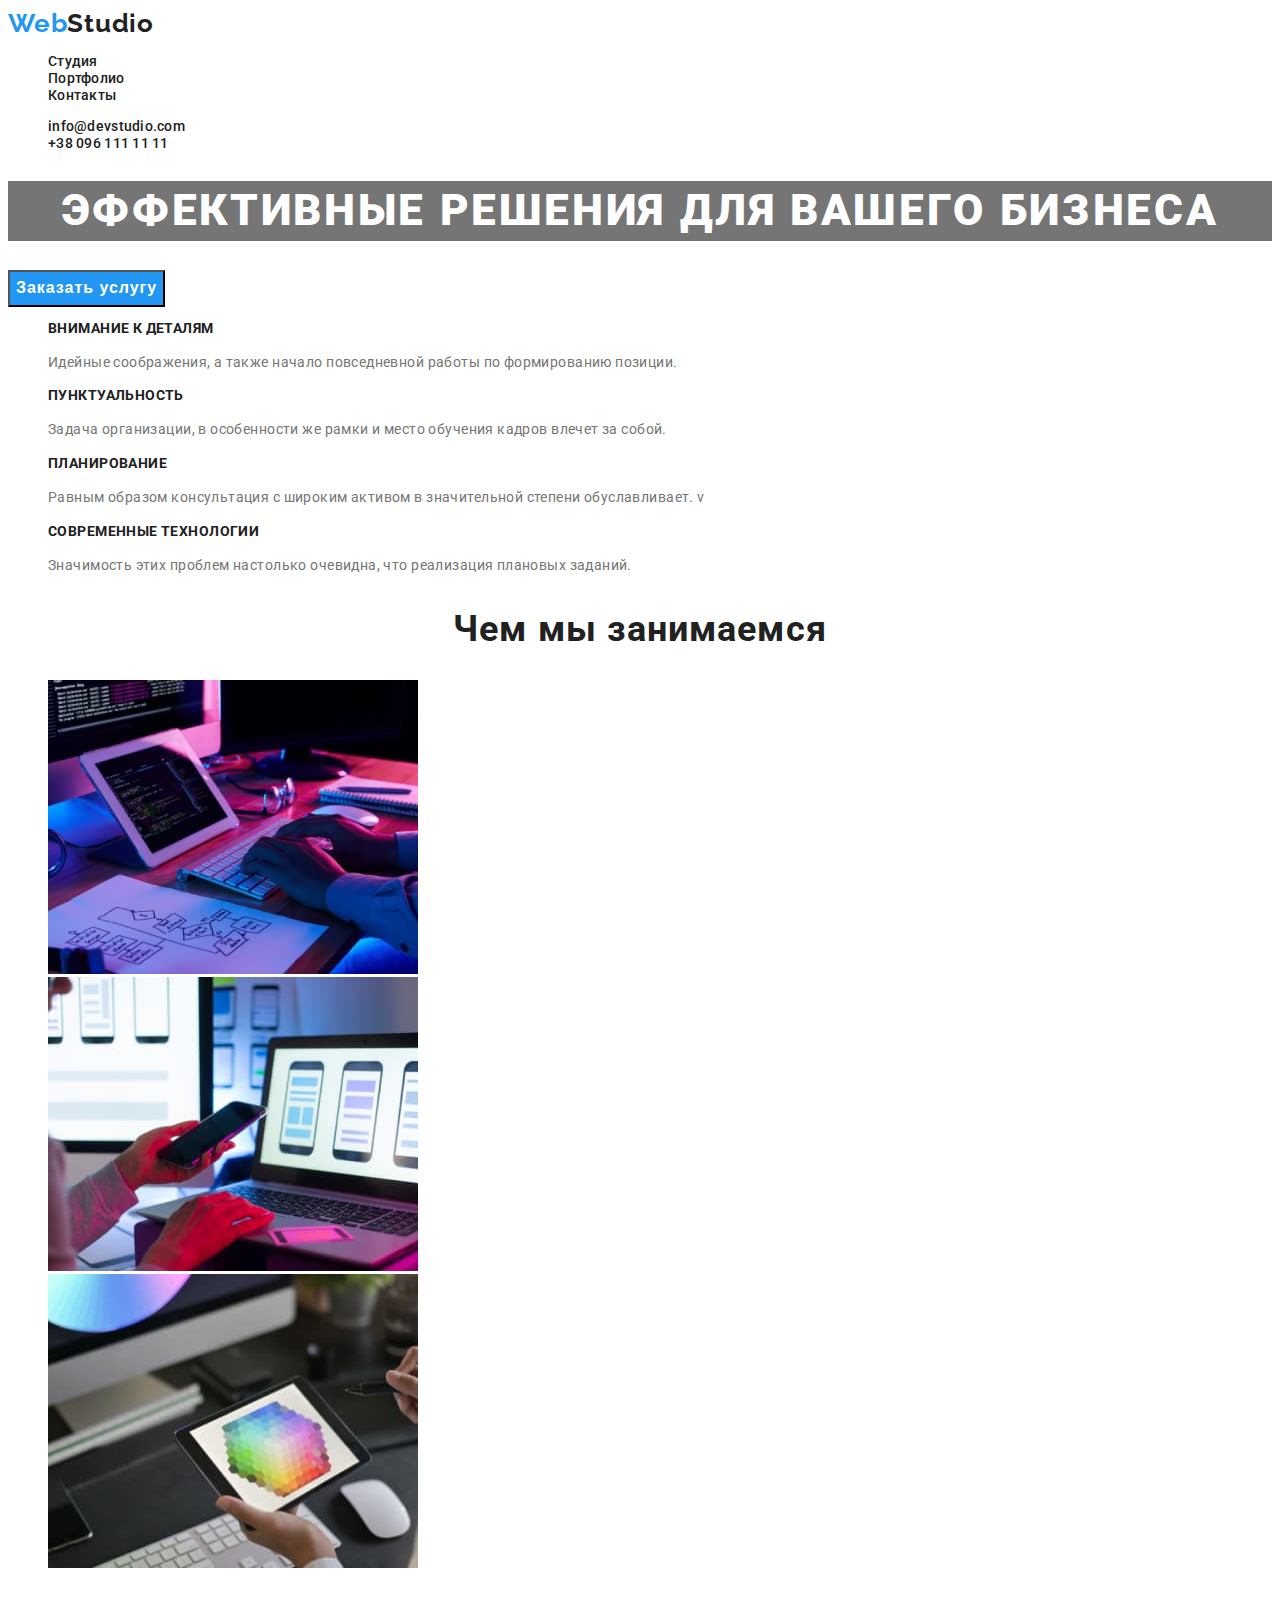
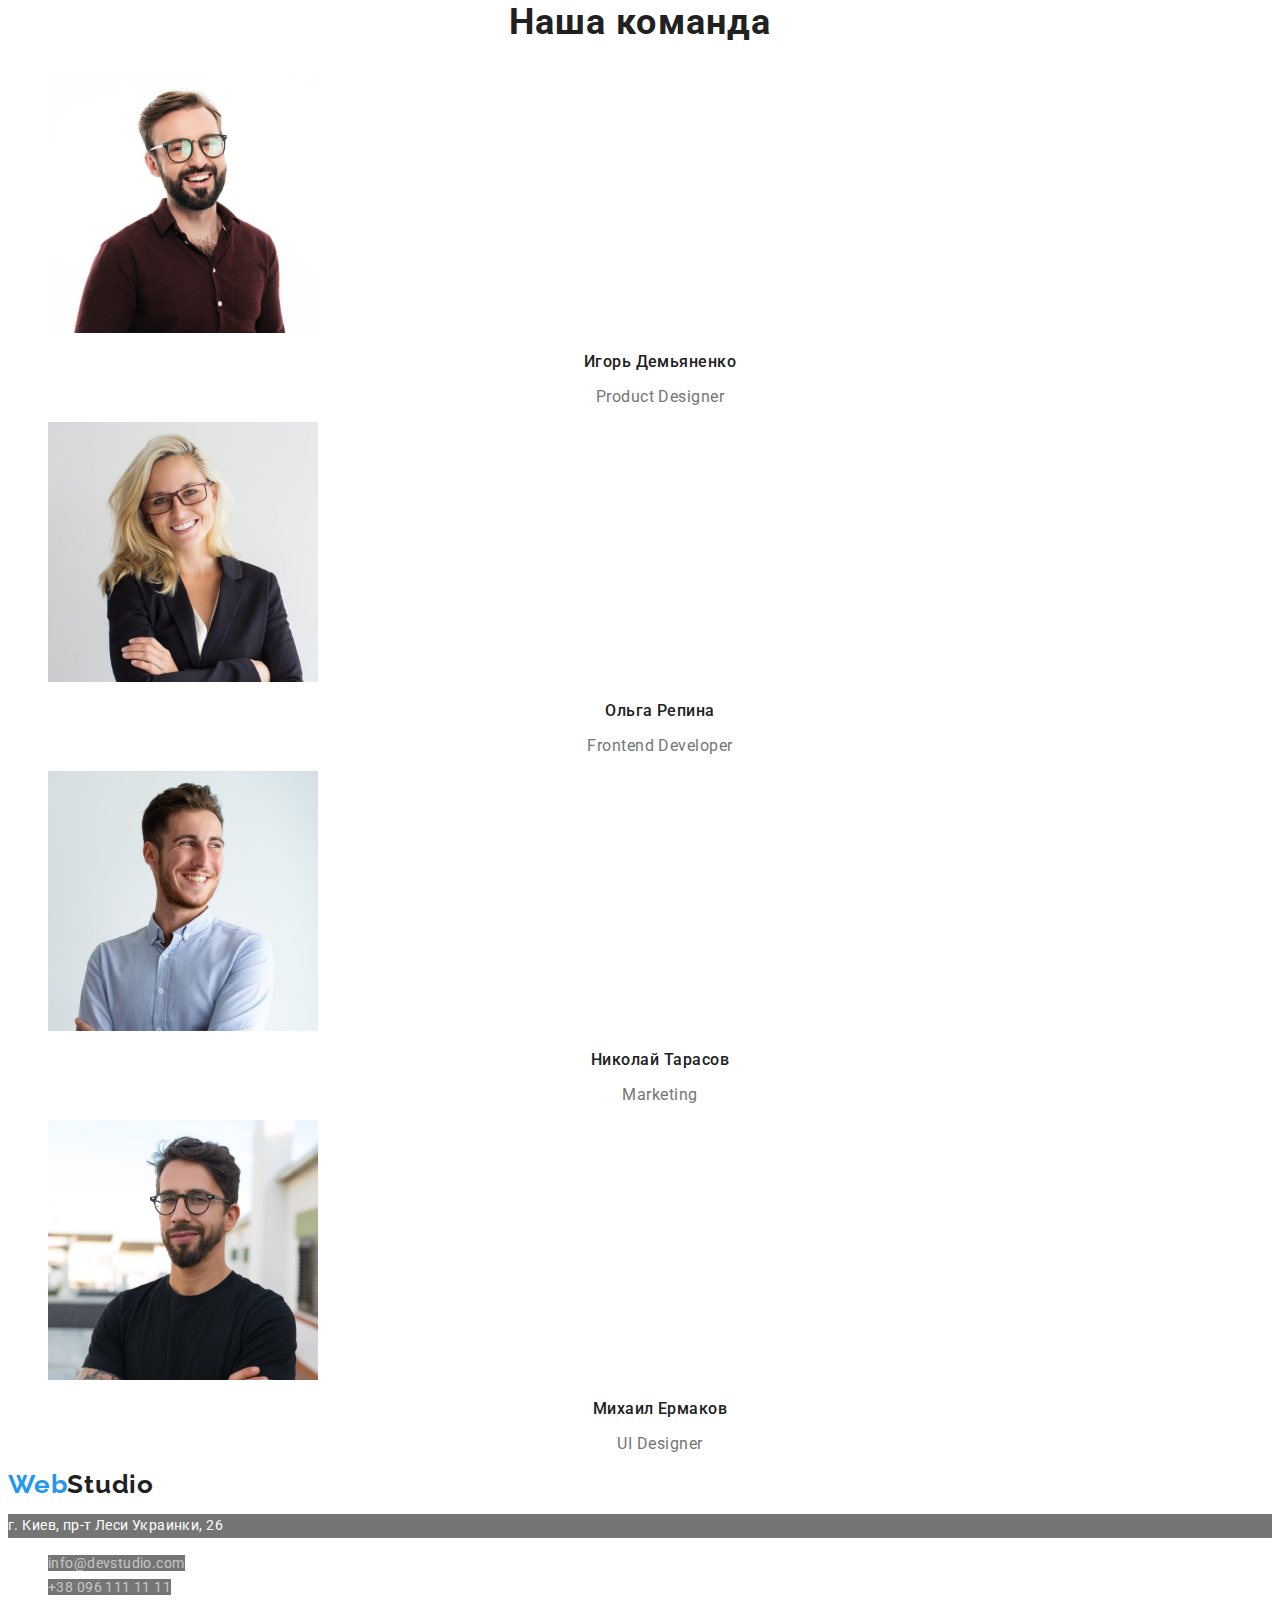
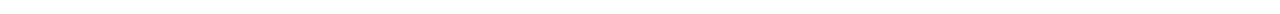
==== index.html @ b74db1c7 "Add files hw-02" ====
<!DOCTYPE html>
<html lang="ru">
  <head>
    <meta charset="UTF-8" />
    <meta http-equiv="X-UA-Compatible" content="IE=edge" />
    <meta name="viewport" content="width=device-width, initial-scale=1.0" />
    <title>WebStudio</title>
    <link rel="stylesheet" href="./css/styles.css" />
    <link rel="preconnect" href="https://fonts.gstatic.com" />
    <link
      href="https://fonts.googleapis.com/css2?family=Raleway:wght@700&family=Roboto:wght@400;500;700;900&display=swap"
      rel="stylesheet"
    />
  </head>
  <body>
    <header>
      <nav>
        <a class="logo" href="./index.html"
          ><span class="logo-first-part">Web</span>Studio</a
        >
        <ul class="list">
          <li><a class="nav-link" href="./index.html">Студия</a></li>
          <li><a class="nav-link" href="./portfolio.html">Портфолио</a></li>
          <li><a class="nav-link" href="#">Контакты</a></li>
        </ul>
      </nav>
      <ul class="list">
        <li>
          <a class="nav-link" href="mailto:info@devstudio.com"
            >info@devstudio.com</a
          >
        </li>
        <li>
          <a class="nav-link" href="tel:+380961111111">+38 096 111 11 11</a>
        </li>
      </ul>
    </header>
    <main>
      <!-- *Секция "Эффективные решения для вашего бизнеса" -->
      <section>
        <h1 class="main-title">Эффективные решения для вашего бизнеса</h1>
        <button type="button" class="button-order">Заказать услугу</button>
      </section>
      <!-- *Секция "Особенности" -->
      <section>
        <h2 class="section-title" hidden>Особенности</h2>
        <ul class="list">
          <li>
            <h3 class="features-subtitle">Внимание к деталям</h3>
            <p class="feature">
              Идейные соображения, а также начало повседневной работы по
              формированию позиции.
            </p>
          </li>
          <li>
            <h3 class="features-subtitle">Пунктуальность</h3>
            <p class="feature">
              Задача организации, в особенности же рамки и место обучения кадров
              влечет за собой.
            </p>
          </li>
          <li>
            <h3 class="features-subtitle">Планирование</h3>
            <p class="feature">
              Равным образом консультация с широким активом в значительной
              степени обуславливает. v
            </p>
          </li>
          <li>
            <h3 class="features-subtitle">Современные технологии</h3>
            <p class="feature">
              Значимость этих проблем настолько очевидна, что реализация
              плановых заданий.
            </p>
          </li>
        </ul>
      </section>
      <!-- *Секция "Чем мы занимаемся" -->
      <section>
        <h2 class="section-title">Чем мы занимаемся</h2>
        <ul class="list">
          <li>
            <img
              src="./images/box-01.jpg"
              alt="Работа с схемой алгоритма за компьютером"
              width="370"
            />
          </li>
          <li>
            <img
              src="./images/box-02.jpg"
              alt="Работа с смартфоном и ноутбуком"
              width="370"
            />
          </li>
          <li>
            <img
              src="./images/box-03.jpg"
              alt="Работа с планшетом"
              width="370"
            />
          </li>
        </ul>
      </section>
      <!-- *Секция "Наша команда" -->
      <section>
        <h2 class="section-title">Наша команда</h2>
        <ul class="list">
          <li>
            <img
              src="./images/team-01.jpg"
              alt="Сотрудник Игорь Демьяненко"
              width="270"
            />
            <h3 class="team-subtitle">Игорь Демьяненко</h3>
            <p lang="en" class="team-member">Product Designer</p>
          </li>
          <li>
            <img
              src="./images/team-02.jpg"
              alt="Сотрудник Ольга Репина"
              width="270"
            />
            <h3 class="team-subtitle">Ольга Репина</h3>
            <p lang="en" class="team-member">Frontend Developer</p>
          </li>
          <li>
            <img
              src="./images/team-03.jpg"
              alt="Сотрудник Николай Тарасов"
              width="270"
            />
            <h3 class="team-subtitle">Николай Тарасов</h3>
            <p lang="en" class="team-member">Marketing</p>
          </li>
          <li>
            <img
              src="./images/team-04.jpg"
              alt="Сотрудник Михаил Ермаков"
              width="270"
            />
            <h3 class="team-subtitle">Михаил Ермаков</h3>
            <p lang="en" class="team-member">UI Designer</p>
          </li>
        </ul>
      </section>
    </main>
    <footer>
      <a class="logo" href="./index.html"
        ><span class="logo-first-part">Web</span>Studio</a
      >
      <address>
        <p class="footer-contact footer-contact-address">
          г. Киев, пр-т Леси Украинки, 26
        </p>
        <ul class="list">
          <li>
            <a class="footer-contact" href="mailto:info@devstudio.com"
              >info@devstudio.com</a
            >
          </li>
          <li>
            <a class="footer-contact" href="tel:+380961111111"
              >+38 096 111 11 11</a
            >
          </li>
        </ul>
      </address>
    </footer>
  </body>
</html>
---- css/styles.css ----
:root {
  --text-font-size: 14px;
  --text-color: #757575;
  --title-color: #212121;
  --brand-color: #2196f3;
  --hover-color: #fff;
  --button-backround-color: #f5f4fa;
}

body {
  font-family: Roboto, sans-serif;
  font-weight: normal;
  color: var(--text-color);
  font-size: var(--text-font-size);
}

.logo {
  font-family: Raleway, sans-serif;
  font-weight: bold;
  text-decoration: none;
  font-size: 26px;
  line-height: 1.19;
  letter-spacing: 0.03em;
  color: var(--title-color);
}

.logo-first-part {
  color: var(--brand-color);
}

.list {
  list-style: none;
}

.nav-link {
  text-decoration: none;
  font-weight: 500;
  line-height: 1.14;
  letter-spacing: 0.02em;
  color: var(--title-color);
}

.nav-link:hover,
.nav-link:focus {
  color: var(--brand-color);
}

.main-title {
  font-weight: 900;
  font-size: 44px;
  line-height: 1.36;
  text-align: center;
  letter-spacing: 0.06em;
  text-transform: uppercase;
  /* !Временно установил цвет фона, чтобы заголовок был виден*/
  background-color: #757575;
  color: #fff;
}

.button-order {
  font-weight: bold;
  font-size: 16px;
  line-height: 1.88;
  text-align: center;
  letter-spacing: 0.06em;
  background-color: var(--brand-color);
  color: var(--hover-color);
  cursor: pointer;
}

.section-title {
  font-weight: bold;
  font-size: 36px;
  line-height: 1.17;
  text-align: center;
  letter-spacing: 0.03em;
  color: var(--title-color);
}

.features-subtitle {
  font-weight: bold;
  font-size: var(--text-font-size);
  line-height: 1.14;
  letter-spacing: 0.03em;
  text-transform: uppercase;
  color: var(--title-color);
}

.feature {
  font-size: var(--text-font-size);
  line-height: 1.71;
  letter-spacing: 0.03em;
  color: var(--text-color);
}

.team-subtitle {
  font-weight: 500;
  font-size: 16px;
  line-height: 1.19;
  text-align: center;
  letter-spacing: 0.03em;
  color: var(--title-color);
}

.team-member {
  font-size: 16px;
  line-height: 1.19;
  text-align: center;
  letter-spacing: 0.03em;
  color: var(--text-color);
}

.footer-contact {
  font-style: normal;
  font-size: var(--text-font-size);
  line-height: 1.71;
  letter-spacing: 0.03em;
  text-decoration: none;
  /* !Временно установил цвет фона, чтобы текст был виден*/
  background-color: #757575;
  color: rgba(255, 255, 255, 0.6);
}

.footer-contact-address {
  color: #fff;
}

.portfolio-filter {
  font-weight: 500;
  font-size: 16px;
  line-height: 1.62;
  text-align: center;
  letter-spacing: 0.03em;
  background: var(--button-backround-color);
  color: var(--title-color);
  cursor: pointer;
}

.portfolio-filter:hover,
.portfolio-filter:focus {
  background-color: var(--brand-color);
  color: var(--hover-color);
}

.portfolio-subtitle {
  font-weight: bold;
  font-size: 18px;
  line-height: 2;
  letter-spacing: 0.06em;
  color: var(--title-color);
}

.portfolio-item {
  line-height: 187;
  letter-spacing: 0.03em;
  color: var(--text-color);
}
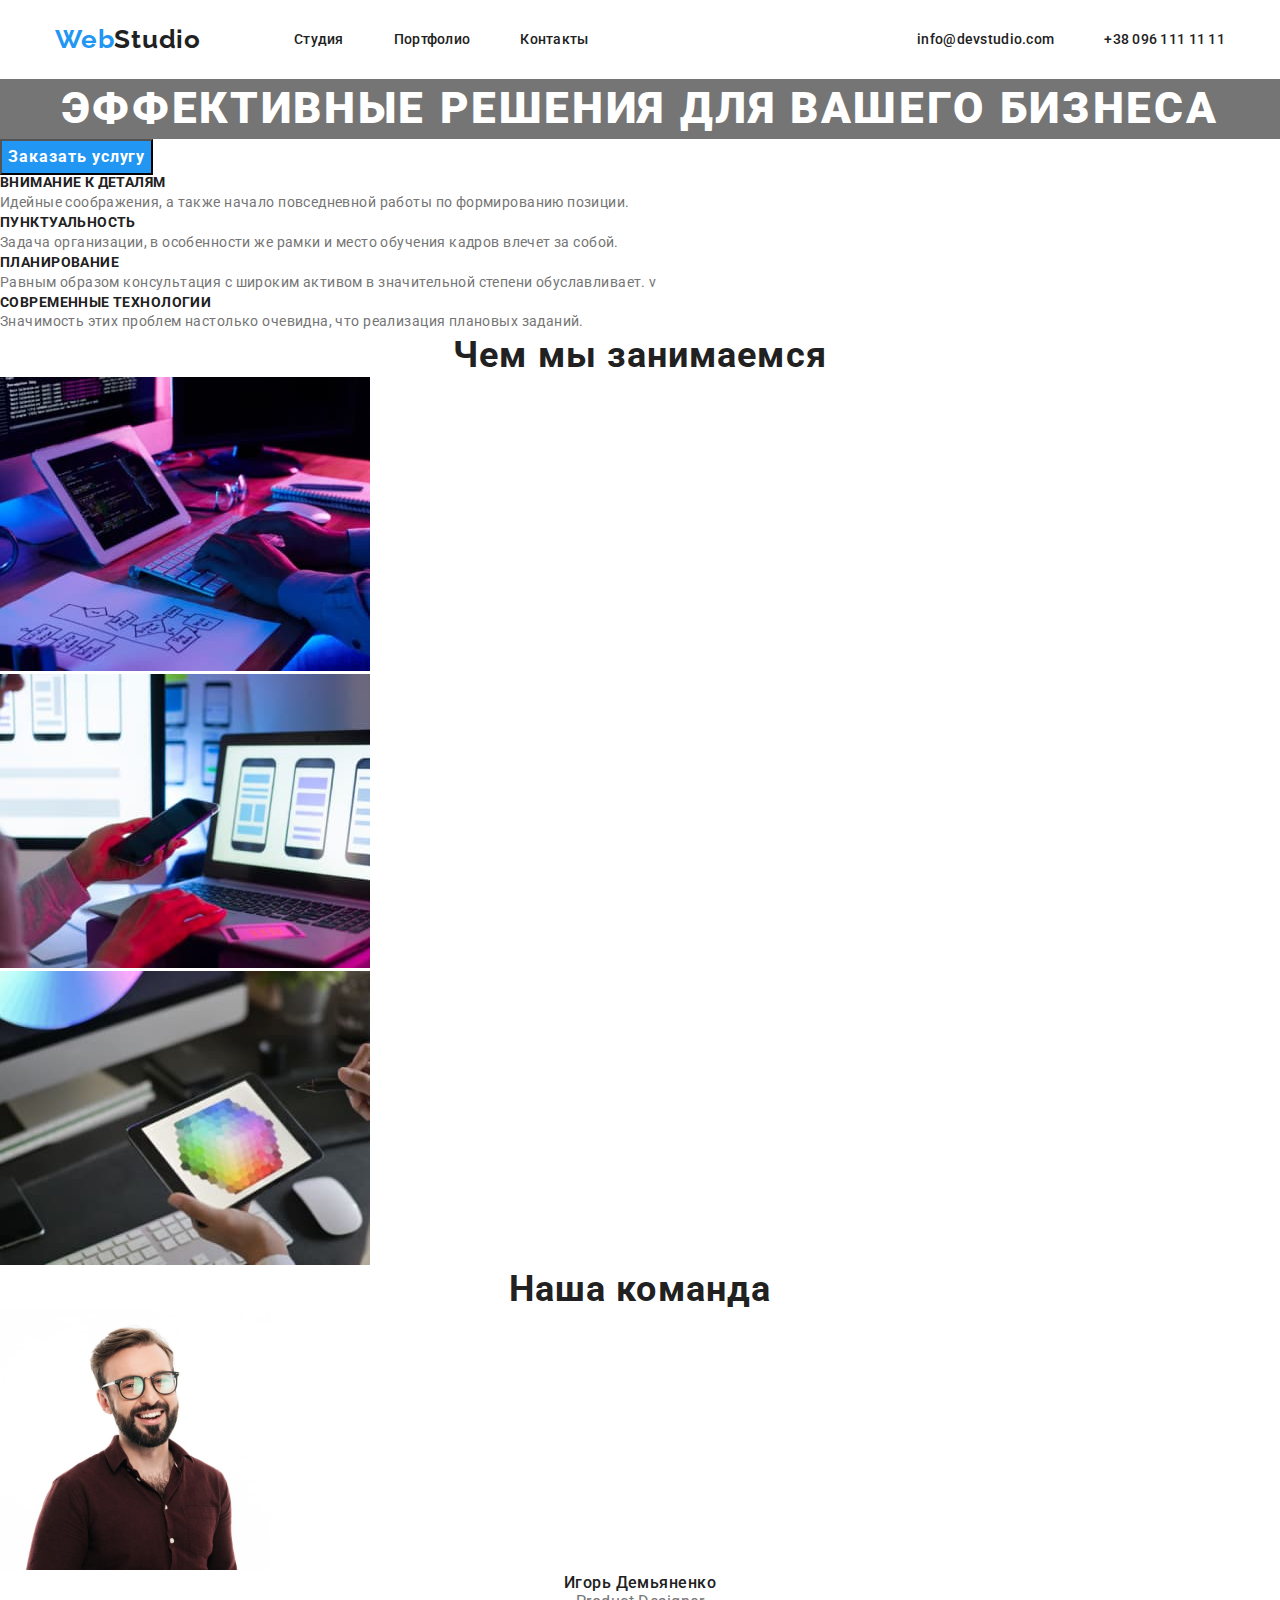
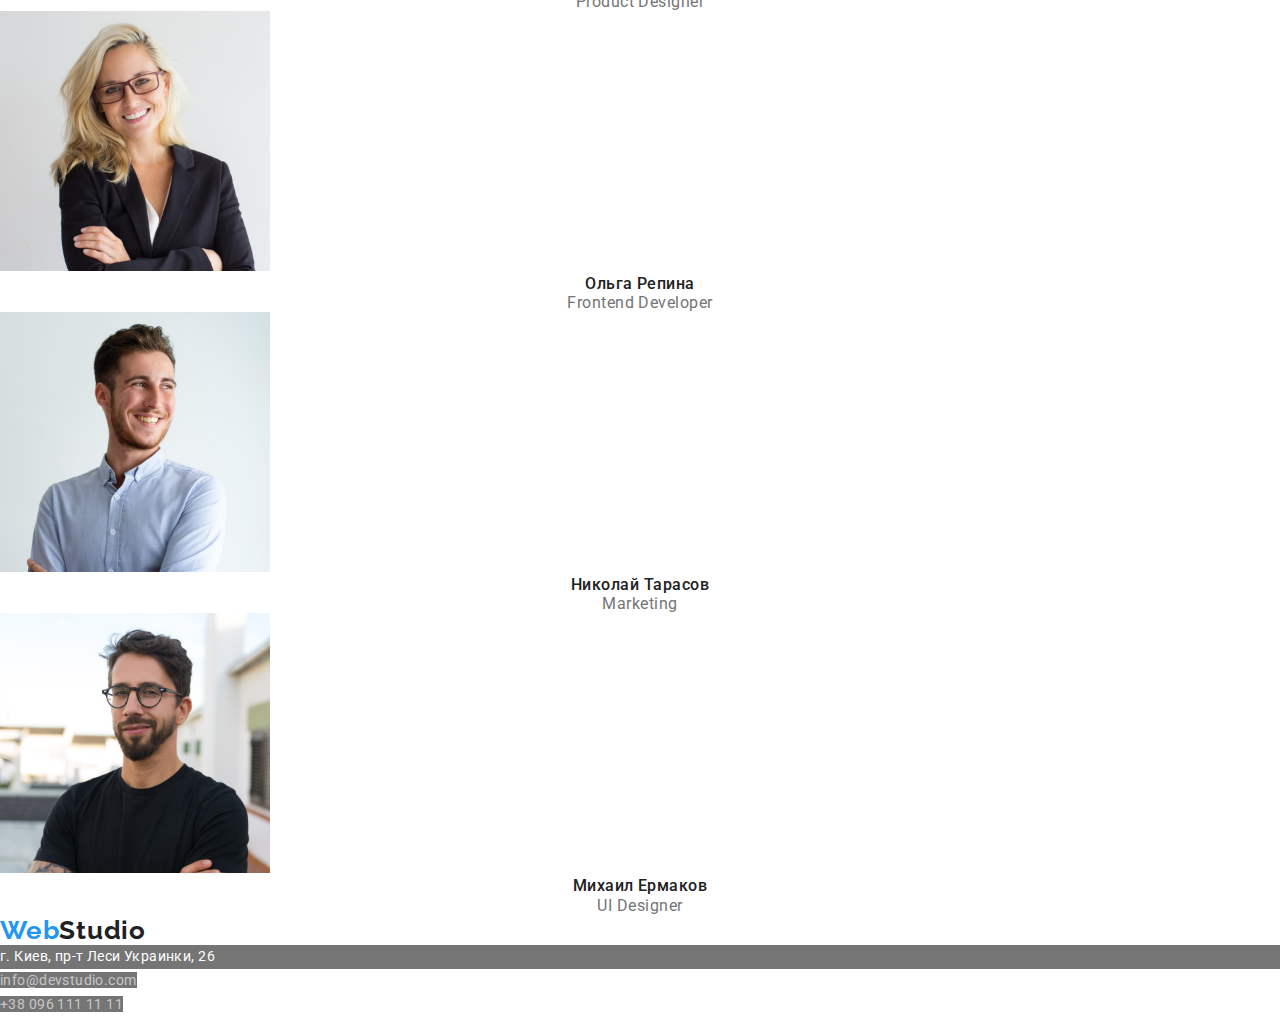
==== commit 275cf994: "Update header" ====
--- a/index.html
+++ b/index.html
@@ -5,6 +5,10 @@
     <meta http-equiv="X-UA-Compatible" content="IE=edge" />
     <meta name="viewport" content="width=device-width, initial-scale=1.0" />
     <title>WebStudio</title>
+    <link
+      rel="stylesheet"
+      href="https://cdnjs.cloudflare.com/ajax/libs/modern-normalize/1.0.0/modern-normalize.min.css"
+    />
     <link rel="stylesheet" href="./css/styles.css" />
     <link rel="preconnect" href="https://fonts.gstatic.com" />
     <link
@@ -13,27 +17,35 @@
     />
   </head>
   <body>
-    <header>
-      <nav>
-        <a class="logo" href="./index.html"
-          ><span class="logo-first-part">Web</span>Studio</a
-        >
-        <ul class="list">
-          <li><a class="nav-link" href="./index.html">Студия</a></li>
-          <li><a class="nav-link" href="./portfolio.html">Портфолио</a></li>
-          <li><a class="nav-link" href="#">Контакты</a></li>
+    <header class="header">
+      <div class="cotainer flex align-center justify-between">
+        <nav class="flex align-center">
+          <a class="header-logo" href="./index.html"
+            ><span class="logo-first-part">Web</span>Studio</a
+          >
+          <ul class="flex">
+            <li class="header-item">
+              <a class="nav-link" href="./index.html">Студия</a>
+            </li>
+            <li class="header-item">
+              <a class="nav-link" href="./portfolio.html">Портфолио</a>
+            </li>
+            <li class="header-item">
+              <a class="nav-link" href="#">Контакты</a>
+            </li>
+          </ul>
+        </nav>
+        <ul class="flex">
+          <li class="header-item">
+            <a class="nav-link" href="mailto:info@devstudio.com"
+              >info@devstudio.com</a
+            >
+          </li>
+          <li class="header-item">
+            <a class="nav-link" href="tel:+380961111111">+38 096 111 11 11</a>
+          </li>
         </ul>
-      </nav>
-      <ul class="list">
-        <li>
-          <a class="nav-link" href="mailto:info@devstudio.com"
-            >info@devstudio.com</a
-          >
-        </li>
-        <li>
-          <a class="nav-link" href="tel:+380961111111">+38 096 111 11 11</a>
-        </li>
-      </ul>
+      </div>
     </header>
     <main>
       <!-- *Секция "Эффективные решения для вашего бизнеса" -->
@@ -44,7 +56,7 @@
       <!-- *Секция "Особенности" -->
       <section>
         <h2 class="section-title" hidden>Особенности</h2>
-        <ul class="list">
+        <ul>
           <li>
             <h3 class="features-subtitle">Внимание к деталям</h3>
             <p class="feature">
@@ -78,7 +90,7 @@
       <!-- *Секция "Чем мы занимаемся" -->
       <section>
         <h2 class="section-title">Чем мы занимаемся</h2>
-        <ul class="list">
+        <ul>
           <li>
             <img
               src="./images/box-01.jpg"
@@ -105,7 +117,7 @@
       <!-- *Секция "Наша команда" -->
       <section>
         <h2 class="section-title">Наша команда</h2>
-        <ul class="list">
+        <ul>
           <li>
             <img
               src="./images/team-01.jpg"
@@ -146,14 +158,14 @@
       </section>
     </main>
     <footer>
-      <a class="logo" href="./index.html"
+      <a class="footer-logo" href="./index.html"
         ><span class="logo-first-part">Web</span>Studio</a
       >
       <address>
         <p class="footer-contact footer-contact-address">
           г. Киев, пр-т Леси Украинки, 26
         </p>
-        <ul class="list">
+        <ul>
           <li>
             <a class="footer-contact" href="mailto:info@devstudio.com"
               >info@devstudio.com</a
--- a/css/styles.css
+++ b/css/styles.css
@@ -7,6 +7,34 @@
   --button-backround-color: #f5f4fa;
 }
 
+/* Todo Удалить видимые границы блоков */
+/* header,
+section,
+footer,
+nav,
+ul,
+li,
+div {
+  outline: 1px solid red;
+} */
+/* Todo Удалить видимые границы блоков */
+
+h1,
+h2,
+h3,
+h4,
+h5,
+h6,
+p {
+  margin: 0;
+}
+
+ul {
+  padding: 0;
+  margin: 0;
+  list-style: none;
+}
+
 body {
   font-family: Roboto, sans-serif;
   font-weight: normal;
@@ -14,7 +42,30 @@
   font-size: var(--text-font-size);
 }
 
-.logo {
+.flex {
+  display: flex;
+}
+
+.align-center {
+  align-items: center;
+}
+
+.justify-between {
+  justify-content: space-between;
+}
+
+.cotainer {
+  max-width: 1200px;
+  padding: 0 15px;
+  margin: 0 auto;
+}
+
+.header {
+  padding: 24px 0;
+}
+
+.header-logo,
+.footer-logo {
   font-family: Raleway, sans-serif;
   font-weight: bold;
   text-decoration: none;
@@ -24,12 +75,16 @@
   color: var(--title-color);
 }
 
+.header-logo {
+  margin-right: 93px;
+}
+
 .logo-first-part {
   color: var(--brand-color);
 }
 
-.list {
-  list-style: none;
+.header-item:not(:last-child) {
+  margin-right: 50px;
 }
 
 .nav-link {
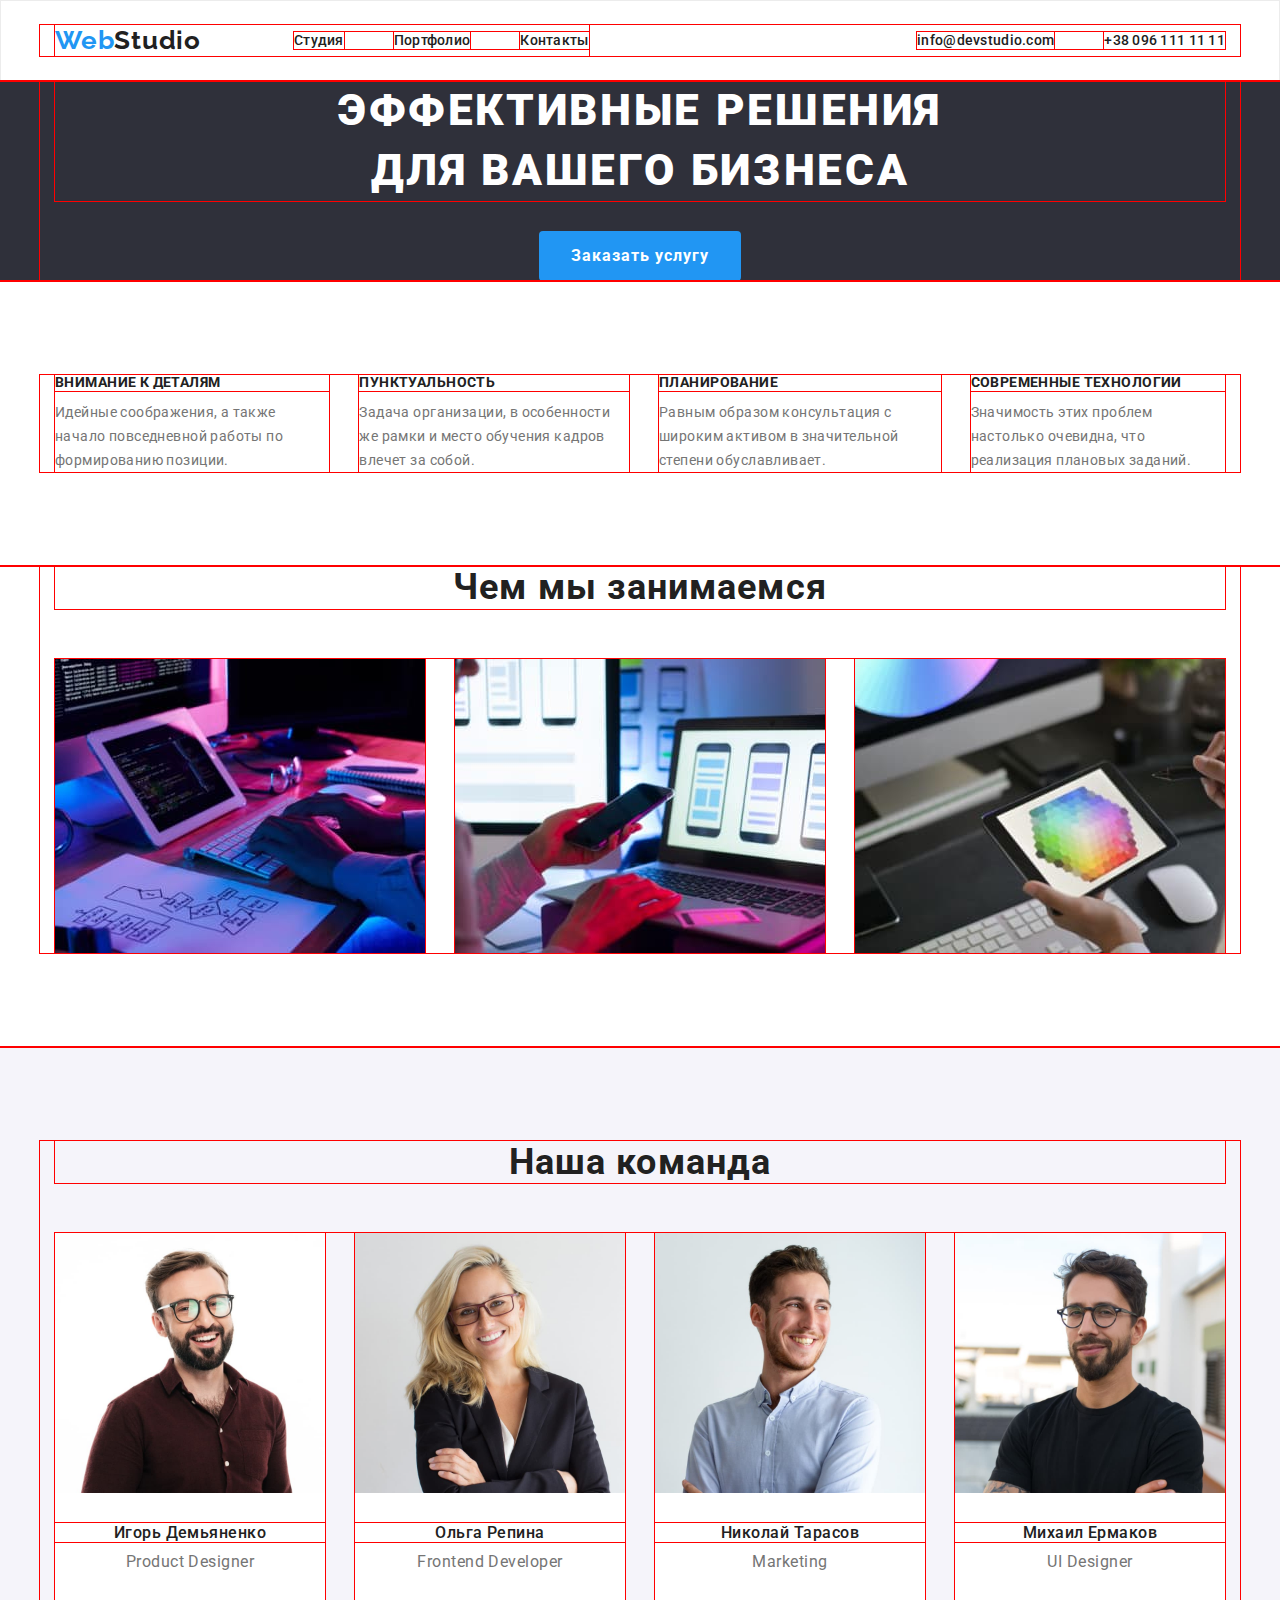
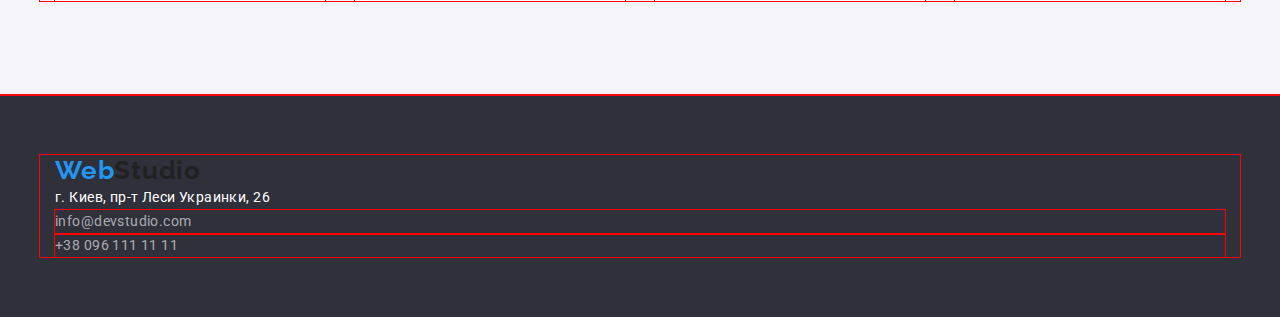
==== commit 928f7f68: "Update Studio page" ====
--- a/index.html
+++ b/index.html
@@ -18,7 +18,7 @@
   </head>
   <body>
     <header class="header">
-      <div class="cotainer flex align-center justify-between">
+      <div class="container flex align-center justify-between">
         <nav class="flex align-center">
           <a class="header-logo" href="./index.html"
             ><span class="logo-first-part">Web</span>Studio</a
@@ -49,135 +49,155 @@
     </header>
     <main>
       <!-- *Секция "Эффективные решения для вашего бизнеса" -->
-      <section>
-        <h1 class="main-title">Эффективные решения для вашего бизнеса</h1>
-        <button type="button" class="button-order">Заказать услугу</button>
+      <section class="section-hero">
+        <div class="container">
+          <h1 class="main-title">
+            Эффективные решения <br />
+            для вашего бизнеса
+          </h1>
+          <button type="button" class="button-order">Заказать услугу</button>
+        </div>
       </section>
       <!-- *Секция "Особенности" -->
-      <section>
-        <h2 class="section-title" hidden>Особенности</h2>
-        <ul>
-          <li>
-            <h3 class="features-subtitle">Внимание к деталям</h3>
-            <p class="feature">
-              Идейные соображения, а также начало повседневной работы по
-              формированию позиции.
-            </p>
-          </li>
-          <li>
-            <h3 class="features-subtitle">Пунктуальность</h3>
-            <p class="feature">
-              Задача организации, в особенности же рамки и место обучения кадров
-              влечет за собой.
-            </p>
-          </li>
-          <li>
-            <h3 class="features-subtitle">Планирование</h3>
-            <p class="feature">
-              Равным образом консультация с широким активом в значительной
-              степени обуславливает. v
-            </p>
-          </li>
-          <li>
-            <h3 class="features-subtitle">Современные технологии</h3>
-            <p class="feature">
-              Значимость этих проблем настолько очевидна, что реализация
-              плановых заданий.
-            </p>
-          </li>
-        </ul>
+      <section class="section">
+        <div class="container">
+          <h2 class="section-title" hidden>Особенности</h2>
+          <ul class="flex">
+            <li class="features-item">
+              <h3 class="features-subtitle">Внимание к деталям</h3>
+              <p class="feature">
+                Идейные соображения, а также начало повседневной работы по
+                формированию позиции.
+              </p>
+            </li>
+            <li class="features-item">
+              <h3 class="features-subtitle">Пунктуальность</h3>
+              <p class="feature">
+                Задача организации, в особенности же рамки и место обучения
+                кадров влечет за собой.
+              </p>
+            </li>
+            <li class="features-item">
+              <h3 class="features-subtitle">Планирование</h3>
+              <p class="feature">
+                Равным образом консультация с широким активом в значительной
+                степени обуславливает.
+              </p>
+            </li>
+            <li class="features-item">
+              <h3 class="features-subtitle">Современные технологии</h3>
+              <p class="feature">
+                Значимость этих проблем настолько очевидна, что реализация
+                плановых заданий.
+              </p>
+            </li>
+          </ul>
+        </div>
       </section>
       <!-- *Секция "Чем мы занимаемся" -->
-      <section>
-        <h2 class="section-title">Чем мы занимаемся</h2>
-        <ul>
-          <li>
-            <img
-              src="./images/box-01.jpg"
-              alt="Работа с схемой алгоритма за компьютером"
-              width="370"
-            />
-          </li>
-          <li>
-            <img
-              src="./images/box-02.jpg"
-              alt="Работа с смартфоном и ноутбуком"
-              width="370"
-            />
-          </li>
-          <li>
-            <img
-              src="./images/box-03.jpg"
-              alt="Работа с планшетом"
-              width="370"
-            />
-          </li>
-        </ul>
+      <section class="section-actions">
+        <div class="container">
+          <h2 class="section-title">Чем мы занимаемся</h2>
+          <ul class="flex">
+            <li class="actions-item">
+              <img
+                class="img-responsive"
+                src="./images/box-01.jpg"
+                alt="Работа с схемой алгоритма за компьютером"
+                width="370"
+              />
+            </li>
+            <li class="actions-item">
+              <img
+                class="img-responsive"
+                src="./images/box-02.jpg"
+                alt="Работа с смартфоном и ноутбуком"
+                width="370"
+              />
+            </li>
+            <li class="actions-item">
+              <img
+                class="img-responsive"
+                src="./images/box-03.jpg"
+                alt="Работа с планшетом"
+                width="370"
+              />
+            </li>
+          </ul>
+        </div>
       </section>
       <!-- *Секция "Наша команда" -->
-      <section>
-        <h2 class="section-title">Наша команда</h2>
-        <ul>
-          <li>
-            <img
-              src="./images/team-01.jpg"
-              alt="Сотрудник Игорь Демьяненко"
-              width="270"
-            />
-            <h3 class="team-subtitle">Игорь Демьяненко</h3>
-            <p lang="en" class="team-member">Product Designer</p>
-          </li>
-          <li>
-            <img
-              src="./images/team-02.jpg"
-              alt="Сотрудник Ольга Репина"
-              width="270"
-            />
-            <h3 class="team-subtitle">Ольга Репина</h3>
-            <p lang="en" class="team-member">Frontend Developer</p>
-          </li>
-          <li>
-            <img
-              src="./images/team-03.jpg"
-              alt="Сотрудник Николай Тарасов"
-              width="270"
-            />
-            <h3 class="team-subtitle">Николай Тарасов</h3>
-            <p lang="en" class="team-member">Marketing</p>
-          </li>
-          <li>
-            <img
-              src="./images/team-04.jpg"
-              alt="Сотрудник Михаил Ермаков"
-              width="270"
-            />
-            <h3 class="team-subtitle">Михаил Ермаков</h3>
-            <p lang="en" class="team-member">UI Designer</p>
-          </li>
-        </ul>
+      <section class="section section-team">
+        <div class="container">
+          <h2 class="section-title">Наша команда</h2>
+          <ul class="flex">
+            <li class="team-item">
+              <img
+                class="img-responsive team-img"
+                src="./images/team-01.jpg"
+                alt="Сотрудник Игорь Демьяненко"
+                width="270"
+              />
+              <h3 class="team-subtitle">Игорь Демьяненко</h3>
+              <p lang="en" class="team-member">Product Designer</p>
+            </li>
+            <li class="team-item">
+              <img
+                class="img-responsive team-img"
+                src="./images/team-02.jpg"
+                alt="Сотрудник Ольга Репина"
+                width="270"
+              />
+              <h3 class="team-subtitle">Ольга Репина</h3>
+              <p lang="en" class="team-member">Frontend Developer</p>
+            </li>
+            <li class="team-item">
+              <img
+                class="img-responsive team-img"
+                src="./images/team-03.jpg"
+                alt="Сотрудник Николай Тарасов"
+                width="270"
+              />
+              <h3 class="team-subtitle">Николай Тарасов</h3>
+              <p lang="en" class="team-member">Marketing</p>
+            </li>
+            <li class="team-item">
+              <img
+                class="img-responsive team-img"
+                src="./images/team-04.jpg"
+                alt="Сотрудник Михаил Ермаков"
+                width="270"
+              />
+              <h3 class="team-subtitle">Михаил Ермаков</h3>
+              <p lang="en" class="team-member">UI Designer</p>
+            </li>
+          </ul>
+        </div>
       </section>
     </main>
-    <footer>
-      <a class="footer-logo" href="./index.html"
-        ><span class="logo-first-part">Web</span>Studio</a
-      >
-      <address>
-        <p class="footer-contact footer-contact-address">
-          г. Киев, пр-т Леси Украинки, 26
-        </p>
-        <ul>
-          <li>
-            <a class="footer-contact" href="mailto:info@devstudio.com"
-              >info@devstudio.com</a
-            >
-          </li>
-          <li>
-            <a class="footer-contact" href="tel:+380961111111"
-              >+38 096 111 11 11</a
-            >
-          </li>
-        </ul>
-      </address>
+    <footer class="footer">
+      <div class="container">
+        <a class="footer-logo" href="./index.html"
+          ><span class="logo-first-part">Web</span>Studio</a
+        >
+        <address>
+          <p class="footer-contact footer-contact-address">
+            г. Киев, пр-т Леси Украинки, 26
+          </p>
+          <ul>
+            <li>
+              <a class="footer-contact" href="mailto:info@devstudio.com"
+                >info@devstudio.com</a
+              >
+            </li>
+            <li>
+              <a class="footer-contact" href="tel:+380961111111"
+                >+38 096 111 11 11</a
+              >
+            </li>
+          </ul>
+        </address>
+      </div>
     </footer>
   </body>
 </html>
--- a/css/styles.css
+++ b/css/styles.css
@@ -7,17 +7,19 @@
   --button-backround-color: #f5f4fa;
 }
 
-/* Todo Удалить видимые границы блоков */
-/* header,
+/* !Временная разметка элементов */
+header,
 section,
 footer,
 nav,
 ul,
 li,
-div {
+div,
+h1,
+h2,
+h3 {
   outline: 1px solid red;
-} */
-/* Todo Удалить видимые границы блоков */
+}
 
 h1,
 h2,
@@ -54,7 +56,13 @@
   justify-content: space-between;
 }
 
-.cotainer {
+.img-responsive {
+  max-width: 100%;
+  height: auto;
+  display: block;
+}
+
+.container {
   max-width: 1200px;
   padding: 0 15px;
   margin: 0 auto;
@@ -62,6 +70,7 @@
 
 .header {
   padding: 24px 0;
+  border: 1px solid #ececec;
 }
 
 .header-logo,
@@ -100,19 +109,34 @@
   color: var(--brand-color);
 }
 
+.section {
+  padding: 94px 0;
+}
+
+/* !У секции "Чем мы занимаемся" на макете padding-top=0, что противоречит заданию "B15". Сделал согласно макета */
+.section-actions {
+  padding-bottom: 94px;
+}
+
+.section-hero {
+  text-align: center;
+  background: #2f303a;
+}
+
 .main-title {
+  margin-bottom: 30px;
   font-weight: 900;
   font-size: 44px;
   line-height: 1.36;
-  text-align: center;
   letter-spacing: 0.06em;
   text-transform: uppercase;
-  /* !Временно установил цвет фона, чтобы заголовок был виден*/
-  background-color: #757575;
   color: #fff;
 }
 
 .button-order {
+  min-width: 200px;
+  padding: 10px 32px;
+
   font-weight: bold;
   font-size: 16px;
   line-height: 1.88;
@@ -121,9 +145,12 @@
   background-color: var(--brand-color);
   color: var(--hover-color);
   cursor: pointer;
+  border: transparent;
+  border-radius: 4px;
 }
 
 .section-title {
+  margin-bottom: 50px;
   font-weight: bold;
   font-size: 36px;
   line-height: 1.17;
@@ -132,7 +159,14 @@
   color: var(--title-color);
 }
 
+.features-item:not(:last-child),
+.actions-item:not(:last-child),
+.team-item:not(:last-child) {
+  margin-right: 30px;
+}
+
 .features-subtitle {
+  margin-bottom: 10px;
   font-weight: bold;
   font-size: var(--text-font-size);
   line-height: 1.14;
@@ -148,7 +182,21 @@
   color: var(--text-color);
 }
 
+.section-team {
+  background-color: #f5f4fa;
+}
+
+.team-item {
+  padding-bottom: 30px;
+  background-color: #fff;
+}
+
+.team-img {
+  margin-bottom: 30px;
+}
+
 .team-subtitle {
+  margin-bottom: 10px;
   font-weight: 500;
   font-size: 16px;
   line-height: 1.19;
@@ -163,6 +211,11 @@
   text-align: center;
   letter-spacing: 0.03em;
   color: var(--text-color);
+}
+
+.footer {
+  padding: 60px 0;
+  background-color: #2f303a;
 }
 
 .footer-contact {
@@ -171,8 +224,6 @@
   line-height: 1.71;
   letter-spacing: 0.03em;
   text-decoration: none;
-  /* !Временно установил цвет фона, чтобы текст был виден*/
-  background-color: #757575;
   color: rgba(255, 255, 255, 0.6);
 }
 
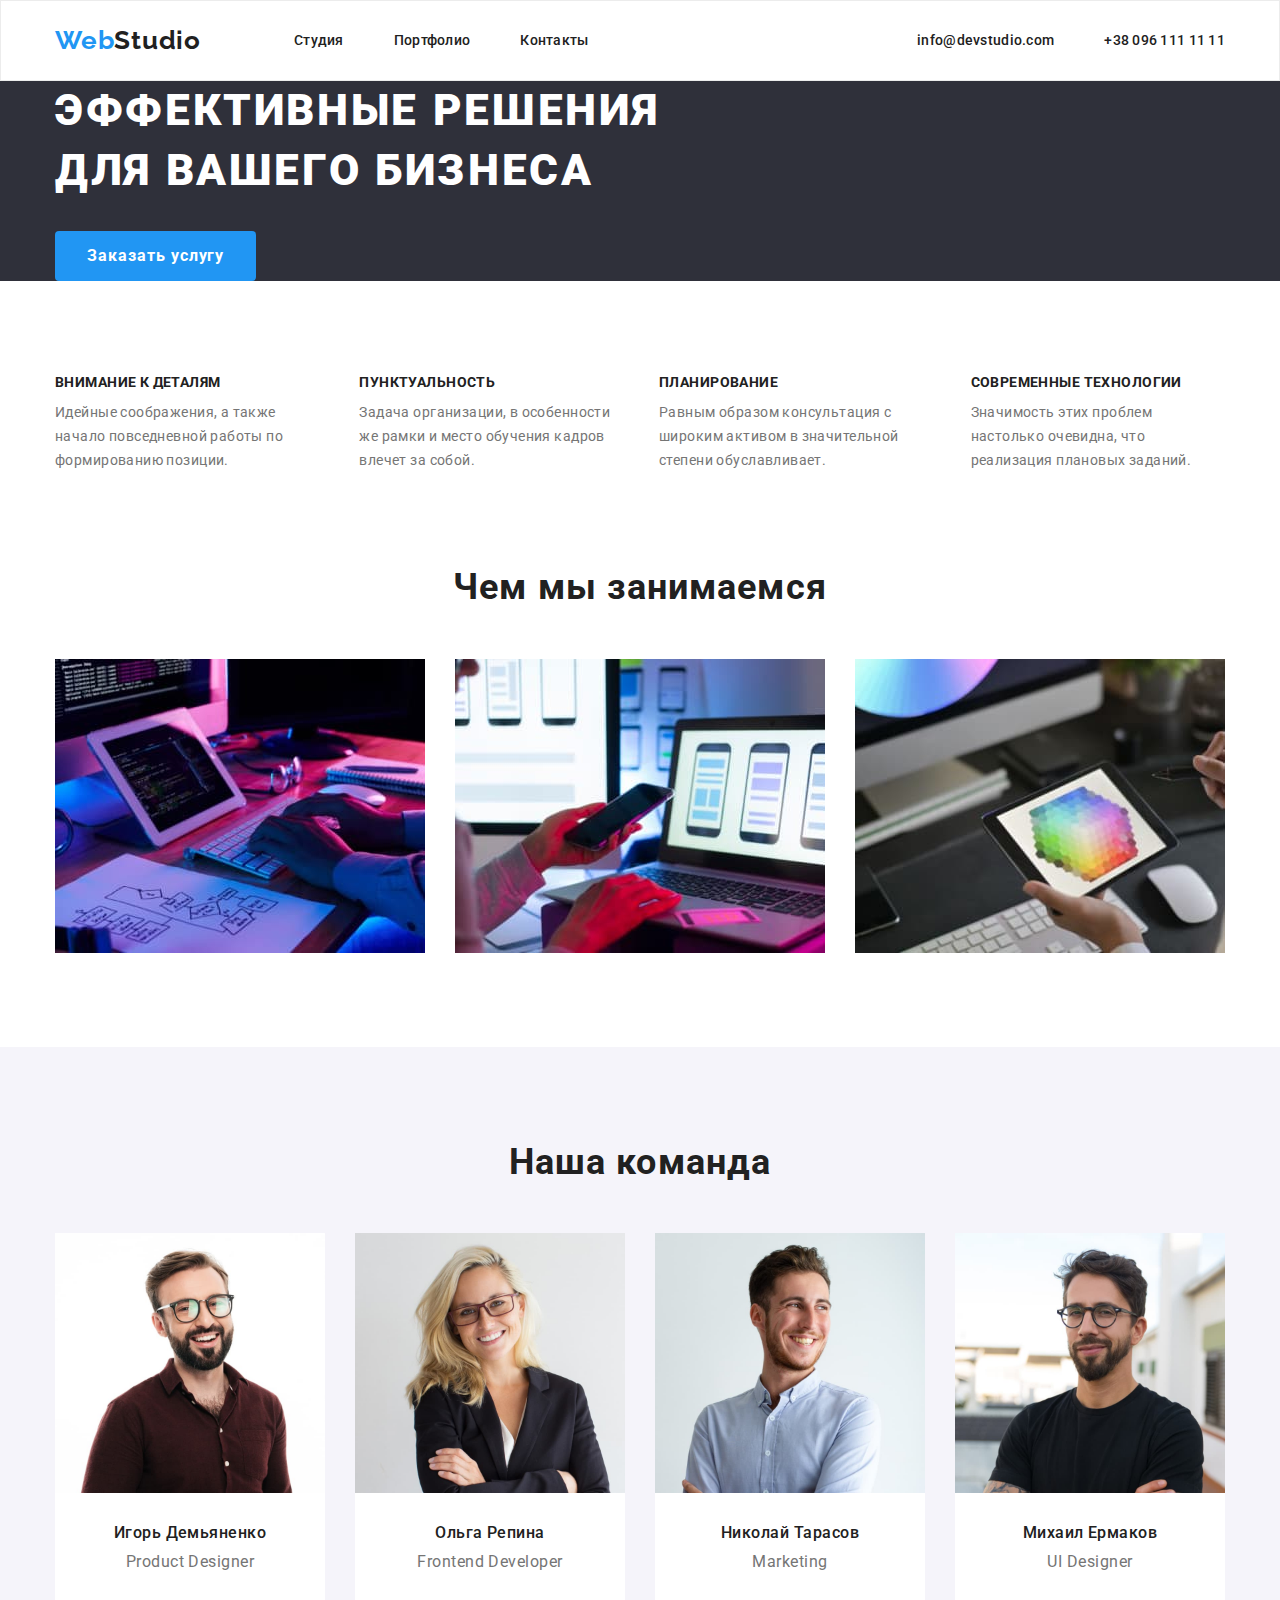
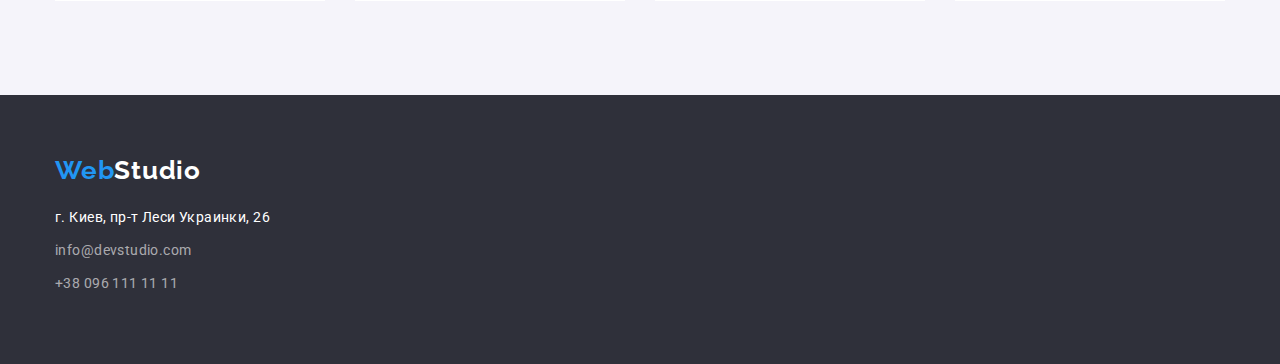
==== commit f5842daf: "Update footer" ====
--- a/index.html
+++ b/index.html
@@ -98,7 +98,7 @@
       <section class="section-actions">
         <div class="container">
           <h2 class="section-title">Чем мы занимаемся</h2>
-          <ul class="flex">
+          <ul class="flex justify-between">
             <li class="actions-item">
               <img
                 class="img-responsive"
@@ -130,7 +130,7 @@
       <section class="section section-team">
         <div class="container">
           <h2 class="section-title">Наша команда</h2>
-          <ul class="flex">
+          <ul class="flex justify-between">
             <li class="team-item">
               <img
                 class="img-responsive team-img"
--- a/css/styles.css
+++ b/css/styles.css
@@ -8,7 +8,7 @@
 }
 
 /* !Временная разметка элементов */
-header,
+/* header,
 section,
 footer,
 nav,
@@ -19,7 +19,7 @@
 h2,
 h3 {
   outline: 1px solid red;
-}
+} */
 
 h1,
 h2,
@@ -119,7 +119,7 @@
 }
 
 .section-hero {
-  text-align: center;
+kk  text-align: center;
   background: #2f303a;
 }
 
@@ -159,9 +159,7 @@
   color: var(--title-color);
 }
 
-.features-item:not(:last-child),
-.actions-item:not(:last-child),
-.team-item:not(:last-child) {
+.features-item:not(:last-child) {
   margin-right: 30px;
 }
 
@@ -218,7 +216,15 @@
   background-color: #2f303a;
 }
 
+.footer-logo {
+  display: block;
+  margin-bottom: 20px;
+  color: #fff;
+}
+
 .footer-contact {
+  display: block;
+  margin-bottom: 9px;
   font-style: normal;
   font-size: var(--text-font-size);
   line-height: 1.71;
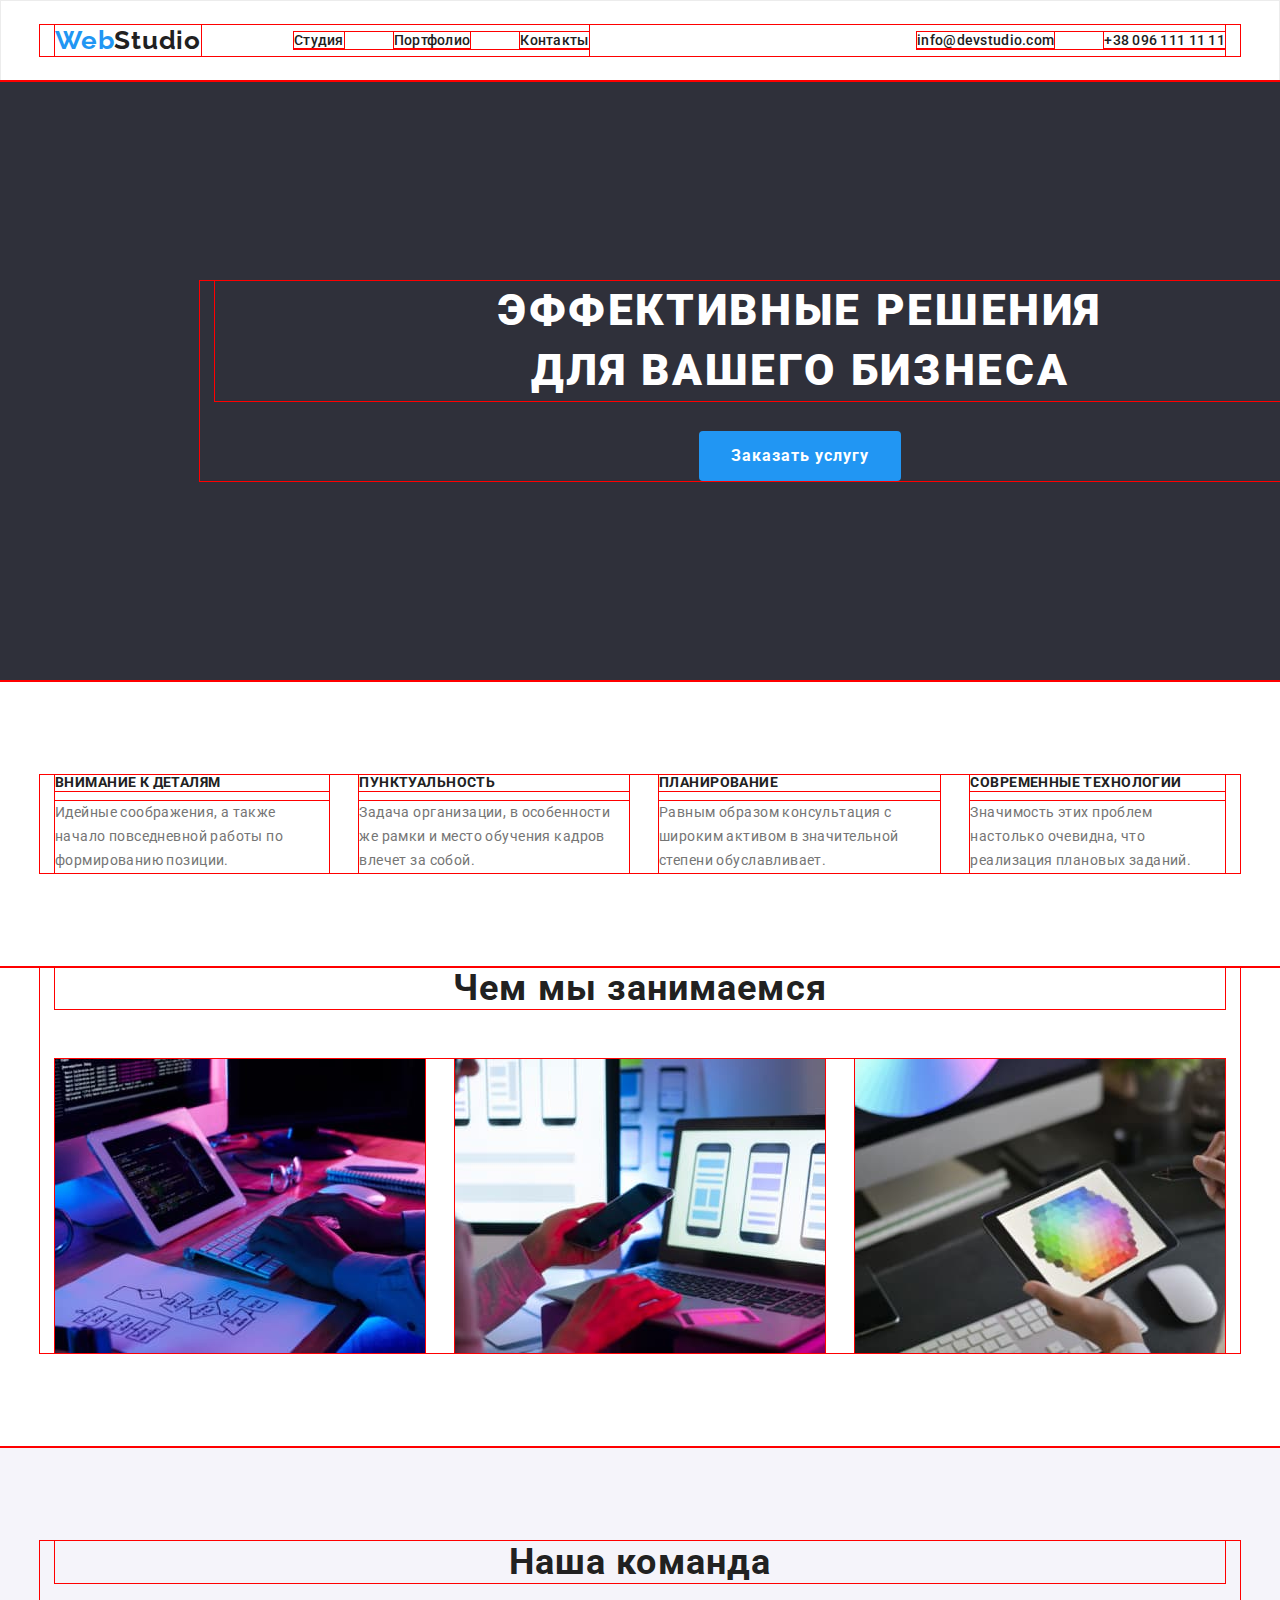
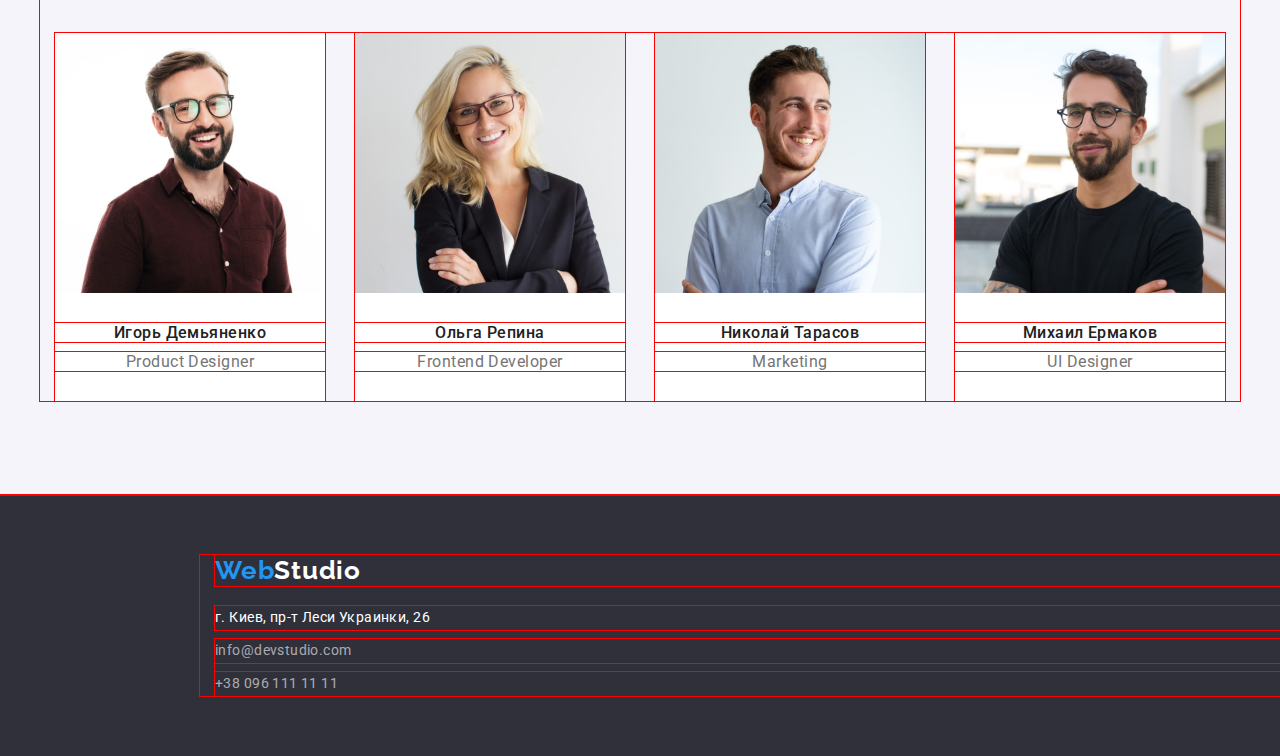
==== commit af543ebc: "Bugs fixed" ====
--- a/index.html
+++ b/index.html
@@ -9,42 +9,44 @@
       rel="stylesheet"
       href="https://cdnjs.cloudflare.com/ajax/libs/modern-normalize/1.0.0/modern-normalize.min.css"
     />
-    <link rel="stylesheet" href="./css/styles.css" />
     <link rel="preconnect" href="https://fonts.gstatic.com" />
     <link
       href="https://fonts.googleapis.com/css2?family=Raleway:wght@700&family=Roboto:wght@400;500;700;900&display=swap"
       rel="stylesheet"
     />
+    <link rel="stylesheet" href="./css/styles.css" />
   </head>
   <body>
     <header class="header">
-      <div class="container flex align-center justify-between">
-        <nav class="flex align-center">
-          <a class="header-logo" href="./index.html"
-            ><span class="logo-first-part">Web</span>Studio</a
-          >
+      <div class="container">
+        <div class="flex align-center justify-between">
+          <nav class="flex align-center">
+            <a class="header-logo" href="./index.html"
+              ><span class="logo-first-part">Web</span>Studio</a
+            >
+            <ul class="flex">
+              <li class="header-item">
+                <a class="nav-link" href="./index.html">Студия</a>
+              </li>
+              <li class="header-item">
+                <a class="nav-link" href="./portfolio.html">Портфолио</a>
+              </li>
+              <li class="header-item">
+                <a class="nav-link" href="#">Контакты</a>
+              </li>
+            </ul>
+          </nav>
           <ul class="flex">
             <li class="header-item">
-              <a class="nav-link" href="./index.html">Студия</a>
+              <a class="nav-link" href="mailto:info@devstudio.com"
+                >info@devstudio.com</a
+              >
             </li>
             <li class="header-item">
-              <a class="nav-link" href="./portfolio.html">Портфолио</a>
-            </li>
-            <li class="header-item">
-              <a class="nav-link" href="#">Контакты</a>
-            </li>
-          </ul>
-        </nav>
-        <ul class="flex">
-          <li class="header-item">
-            <a class="nav-link" href="mailto:info@devstudio.com"
-              >info@devstudio.com</a
-            >
-          </li>
-          <li class="header-item">
-            <a class="nav-link" href="tel:+380961111111">+38 096 111 11 11</a>
-          </li>
-        </ul>
+              <a class="nav-link" href="tel:+380961111111">+38 096 111 11 11</a>
+            </li>
+          </ul>
+        </div>
       </div>
     </header>
     <main>
@@ -191,7 +193,7 @@
               >
             </li>
             <li>
-              <a class="footer-contact" href="tel:+380961111111"
+              <a class="footer-contact-last" href="tel:+380961111111"
                 >+38 096 111 11 11</a
               >
             </li>
--- a/css/styles.css
+++ b/css/styles.css
@@ -8,7 +8,7 @@
 }
 
 /* !Временная разметка элементов */
-/* header,
+header,
 section,
 footer,
 nav,
@@ -17,9 +17,11 @@
 div,
 h1,
 h2,
-h3 {
+h3,
+p,
+a {
   outline: 1px solid red;
-} */
+}
 
 h1,
 h2,
@@ -56,6 +58,10 @@
   justify-content: space-between;
 }
 
+.justify-center {
+  justify-content: center;
+}
+
 .img-responsive {
   max-width: 100%;
   height: auto;
@@ -119,7 +125,10 @@
 }
 
 .section-hero {
-kk  text-align: center;
+  width: 1600px;
+  height: 600px;
+  padding: 200px 0;
+  text-align: center;
   background: #2f303a;
 }
 
@@ -174,6 +183,7 @@
 }
 
 .feature {
+  padding-right: 5px;
   font-size: var(--text-font-size);
   line-height: 1.71;
   letter-spacing: 0.03em;
@@ -212,6 +222,7 @@
 }
 
 .footer {
+  width: 1600px;
   padding: 60px 0;
   background-color: #2f303a;
 }
@@ -222,7 +233,9 @@
   color: #fff;
 }
 
-.footer-contact {
+/* !Высота футера больше на 5px. Line-height на макете 21, а в inspect 24 */
+.footer-contact,
+.footer-contact-last {
   display: block;
   margin-bottom: 9px;
   font-style: normal;
@@ -233,11 +246,26 @@
   color: rgba(255, 255, 255, 0.6);
 }
 
+.footer-contact-last {
+  margin-bottom: 0px;
+}
+
 .footer-contact-address {
   color: #fff;
 }
 
-.portfolio-filter {
+.filter {
+  margin-bottom: 50px;
+}
+
+.filter-item:not(:last-child) {
+  margin-right: 8px;
+}
+
+.filter-btn {
+  padding: 6px 22px;
+  border: transparent;
+  border-radius: 4px;
   font-weight: 500;
   font-size: 16px;
   line-height: 1.62;
@@ -248,13 +276,48 @@
   cursor: pointer;
 }
 
-.portfolio-filter:hover,
-.portfolio-filter:focus {
+.filter-btn:hover,
+.filter-btn:focus {
   background-color: var(--brand-color);
   color: var(--hover-color);
 }
 
+/* .portfolio-set {
+  margin-right: -30px;
+  margin-bottom: -30px;
+}
+
+.portfolio-item {
+  flex-basis: calc(100% / 3 - 30px);
+  margin-right: 30px;
+  margin-bottom: 30px;
+} */
+
+.portfolio-set {
+  flex-wrap: wrap;
+}
+
+.portfolio-item {
+  width: 370px;
+  margin-right: 30px;
+  margin-bottom: 30px;
+}
+
+.portfolio-item:nth-child(3n) {
+  margin-right: 0px;
+}
+
+.portfolio-item:nth-child(n + 7) {
+  margin-bottom: 0px;
+}
+
+.portfolio-item-content {
+  padding: 20px 24px;
+  border: 1px solid #eeeeee;
+}
+
 .portfolio-subtitle {
+  margin-bottom: 4px;
   font-weight: bold;
   font-size: 18px;
   line-height: 2;
@@ -262,8 +325,8 @@
   color: var(--title-color);
 }
 
-.portfolio-item {
-  line-height: 187;
-  letter-spacing: 0.03em;
-  color: var(--text-color);
-}
+/* !Высота футера больше на 5px. Line-height на макете 24, а в inspect 30 */
+.portfolio-content {
+  font-size: 16px;
+  line-height: 2.25;
+}
